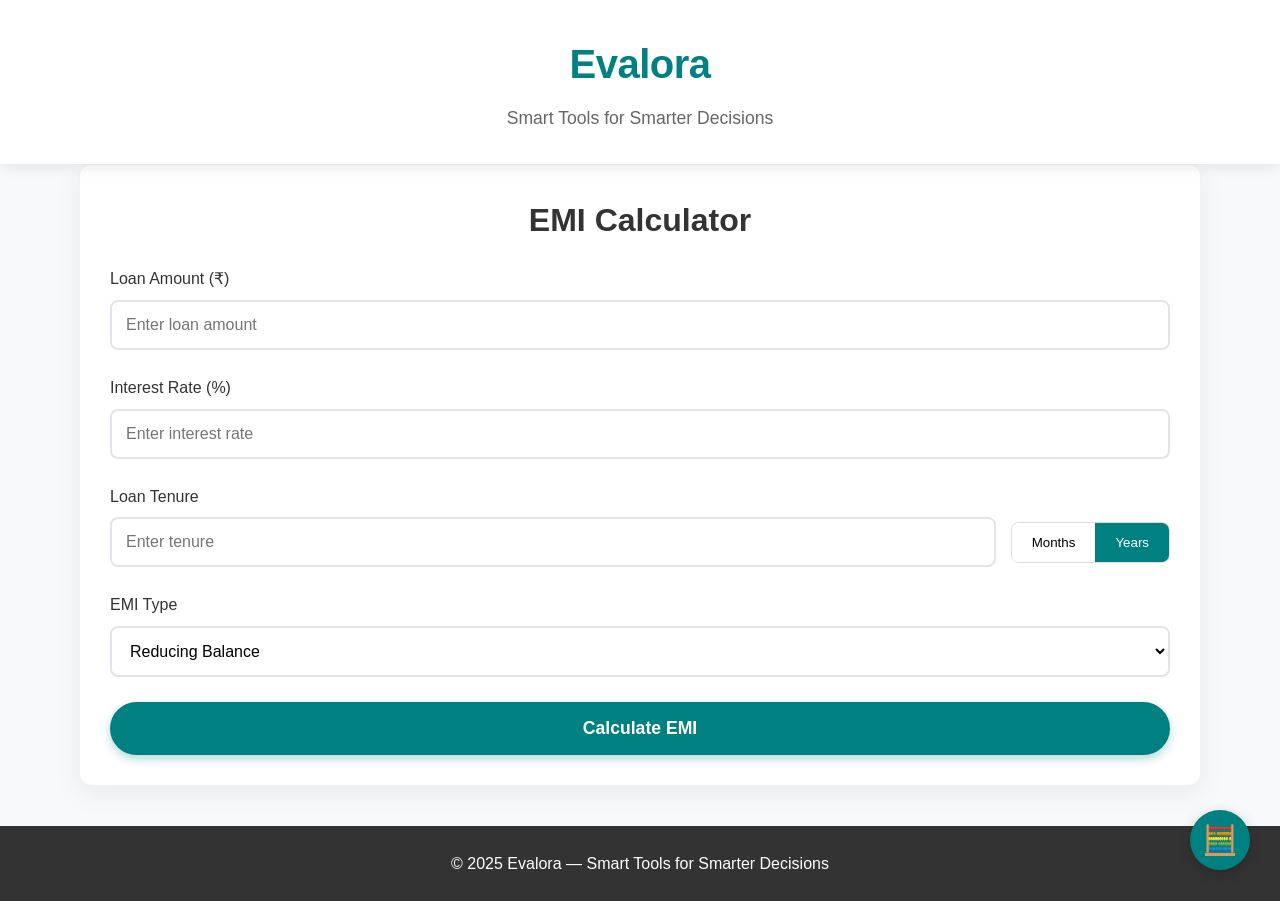
==== index.html @ f5193684 "Add files via upload" ====
<!DOCTYPE html>
<html lang="en">
<head>
    <meta charset="UTF-8">
    <meta name="viewport" content="width=device-width, initial-scale=1.0">
    <title>Evalora EMI Calculator</title>
    <link rel="stylesheet" href="style.css">
</head>
<body>
    <!-- Header / Brand Section -->
    <header>
        <div class="container">
            <div class="logo">Evalora</div>
            <div class="tagline">Smart Tools for Smarter Decisions</div>
        </div>
    </header>

    <!-- Main EMI Calculator Section -->
    <main class="container">
        <section class="calculator-section">
            <div class="card">
                <h1>EMI Calculator</h1>
                <form id="emiForm">
                    <div class="input-group">
                        <label for="loanAmount">Loan Amount (₹)</label>
                        <input type="number" id="loanAmount" min="1000" step="1000" placeholder="Enter loan amount" required>
                    </div>

                    <div class="input-group">
                        <label for="interestRate">Interest Rate (%)</label>
                        <input type="number" id="interestRate" min="0.1" step="0.1" placeholder="Enter interest rate" required>
                    </div>

                    <div class="input-group">
                        <label for="loanTenure">Loan Tenure</label>
                        <div class="tenure-input">
                            <input type="number" id="loanTenure" min="1" placeholder="Enter tenure" required>
                            <div class="toggle-group">
                                <button type="button" id="monthsToggle" class="toggle-btn">Months</button>
                                <button type="button" id="yearsToggle" class="toggle-btn active">Years</button>
                            </div>
                        </div>
                    </div>

                    <div class="input-group">
                        <label for="emiType">EMI Type</label>
                        <select id="emiType" required>
                            <option value="reducing">Reducing Balance</option>
                            <option value="flat">Flat Interest</option>
                            <option value="zero">Zero Interest (No-Cost EMI)</option>
                            <option value="stepup">Step-Up EMI</option>
                            <option value="stepdown">Step-Down EMI</option>
                            <option value="balloon">Balloon EMI</option>
                        </select>
                    </div>

                    <button type="submit" class="btn-primary calculate-btn">Calculate EMI</button>
                </form>
            </div>

            <!-- Results Section -->
            <div id="emiResults" class="results-section">
                <div class="card result-card">
                    <h2>Loan Summary</h2>
                    <div class="result-grid">
                        <div class="result-item">
                            <p class="result-label">Monthly EMI</p>
                            <p class="result-value" id="monthlyEMI">₹ 0</p>
                        </div>
                        <div class="result-item">
                            <p class="result-label">Total Interest Payable</p>
                            <p class="result-value" id="totalInterest">₹ 0</p>
                        </div>
                        <div class="result-item">
                            <p class="result-label">Total Payment</p>
                            <p class="result-value" id="totalPayment">₹ 0</p>
                        </div>
                    </div>
                    
                    <!-- Graph Section -->
                    <div class="graph-container">
                        <h3>Principal vs Interest</h3>
                        <div class="chart-container">
                            <canvas id="pieChart" width="200" height="200"></canvas>
                        </div>
                    </div>
                </div>
            </div>
        </section>
    </main>

    <!-- Calculator Widget -->
    <div class="calculator-widget">
        <div class="calculator-icon" id="calculatorIcon">
            <span>🧮</span>
        </div>
        <div class="calculator-overlay" id="calculatorOverlay">
            <div class="calculator-popup">
                <div class="calculator-header">
                    <h3>Calculator</h3>
                    <button class="close-btn" id="closeCalculator">&times;</button>
                </div>
                <div class="calculator-display">
                    <input type="text" id="calcDisplay" readonly>
                </div>
                <div class="calculator-buttons">
                    <button class="calc-btn" data-value="AC">AC</button>
                    <button class="calc-btn" data-value="DEL">DEL</button>
                    <button class="calc-btn" data-value="%">%</button>
                    <button class="calc-btn operator" data-value="/">÷</button>
                    
                    <button class="calc-btn" data-value="√">√</button>
                    <button class="calc-btn" data-value="7">7</button>
                    <button class="calc-btn" data-value="8">8</button>
                    <button class="calc-btn operator" data-value="*">×</button>
                    
                    <button class="calc-btn" data-value="(">(</button>
                    <button class="calc-btn" data-value="4">4</button>
                    <button class="calc-btn" data-value="5">5</button>
                    <button class="calc-btn operator" data-value="-">−</button>
                    
                    <button class="calc-btn" data-value=")">)</button>
                    <button class="calc-btn" data-value="1">1</button>
                    <button class="calc-btn" data-value="2">2</button>
                    <button class="calc-btn operator" data-value="+">+</button>
                    
                    <button class="calc-btn" data-value="0">0</button>
                    <button class="calc-btn" data-value=".">.</button>
                    <button class="calc-btn equals" data-value="=">=</button>
                </div>
            </div>
        </div>
    </div>

    <!-- Footer -->
    <footer>
        <div class="container">
            <p>© 2025 Evalora — Smart Tools for Smarter Decisions</p>
        </div>
    </footer>

    <script src="script.js"></script>
</body>
</html>
---- style.css ----
/* Base Styles */
:root {
    --primary-color: #008080; /* Teal */
    --primary-light: #00a0a0;
    --primary-dark: #006060;
    --text-color: #333333;
    --light-bg: #f8f9fa;
    --white: #ffffff;
    --shadow: 0 4px 12px rgba(0, 0, 0, 0.08);
    --transition: all 0.3s ease;
    --border-radius: 12px;
}

* {
    margin: 0;
    padding: 0;
    box-sizing: border-box;
}

body {
    font-family: 'Segoe UI', Tahoma, Geneva, Verdana, sans-serif;
    background-color: var(--light-bg);
    color: var(--text-color);
    line-height: 1.6;
}

.container {
    width: 90%;
    max-width: 1200px;
    margin: 0 auto;
    padding: 0 15px;
}

/* Header Styles */
header {
    background: var(--white);
    padding: 2rem 0;
    text-align: center;
    box-shadow: var(--shadow);
    position: sticky;
    top: 0;
    z-index: 100;
}

.logo {
    font-size: 2.5rem;
    font-weight: 700;
    color: var(--primary-color);
    letter-spacing: -0.5px;
    margin-bottom: 0.5rem;
}

.tagline {
    font-size: 1.1rem;
    color: #666;
    font-weight: 400;
}

/* Card Styles - Neumorphism/Glassmorphism */
.card {
    background: var(--white);
    border-radius: var(--border-radius);
    padding: 30px;
    margin-bottom: 30px;
    transition: var(--transition);
    border: 1px solid rgba(0, 0, 0, 0.05);
    box-shadow: 0 8px 30px rgba(0, 0, 0, 0.06);
}

.card:hover {
    transform: translateY(-5px);
    box-shadow: 0 12px 40px rgba(0, 0, 0, 0.1);
}

.card h1, .card h2, .card h3 {
    margin-bottom: 20px;
    color: var(--text-color);
    font-weight: 600;
}

.card h1 {
    font-size: 2rem;
    text-align: center;
}

.card h2 {
    font-size: 1.6rem;
    border-bottom: 2px solid var(--light-bg);
    padding-bottom: 10px;
}

.card h3 {
    font-size: 1.3rem;
    text-align: center;
}

/* Form Styles */
.input-group {
    margin-bottom: 25px;
}

.input-group label {
    display: block;
    margin-bottom: 8px;
    font-weight: 500;
    color: var(--text-color);
}

.input-group input, .input-group select {
    width: 100%;
    padding: 14px;
    border: 2px solid #e1e5eb;
    border-radius: 8px;
    font-size: 1rem;
    transition: var(--transition);
    background: var(--white);
}

.input-group input:focus, .input-group select:focus {
    border-color: var(--primary-color);
    outline: none;
    box-shadow: 0 0 0 3px rgba(0, 128, 128, 0.2);
}

/* Tenure Input */
.tenure-input {
    display: flex;
    gap: 15px;
    align-items: center;
}

.tenure-input input {
    flex: 1;
}

.toggle-group {
    display: flex;
    border-radius: 8px;
    overflow: hidden;
    border: 1px solid #ddd;
}

.toggle-btn {
    padding: 12px 20px;
    background: var(--white);
    border: none;
    cursor: pointer;
    font-weight: 500;
    transition: var(--transition);
}

.toggle-btn.active {
    background: var(--primary-color);
    color: white;
}

/* Button Styles */
.btn-primary {
    background: var(--primary-color);
    color: white;
    border: none;
    padding: 16px 25px;
    border-radius: 50px;
    font-size: 1.1rem;
    font-weight: 600;
    cursor: pointer;
    transition: var(--transition);
    box-shadow: 0 4px 10px rgba(0, 128, 128, 0.3);
    width: 100%;
}

.btn-primary:hover {
    background: var(--primary-dark);
    transform: translateY(-3px);
    box-shadow: 0 6px 15px rgba(0, 128, 128, 0.4);
}

.btn-primary:active {
    transform: translateY(0);
}

/* Results Section */
.results-section {
    display: none;
    animation: fadeIn 0.5s ease;
}

@keyframes fadeIn {
    from { opacity: 0; transform: translateY(20px); }
    to { opacity: 1; transform: translateY(0); }
}

.result-card {
    margin-bottom: 30px;
}

.result-grid {
    display: grid;
    grid-template-columns: repeat(auto-fit, minmax(200px, 1fr));
    gap: 20px;
    margin-top: 20px;
}

.result-item {
    text-align: center;
    padding: 25px;
    background: var(--light-bg);
    border-radius: 10px;
    transition: var(--transition);
    box-shadow: inset 0 0 10px rgba(0, 0, 0, 0.03);
}

.result-item:hover {
    background: #e9ecef;
    transform: translateY(-3px);
}

.result-label {
    font-size: 0.95rem;
    color: #666;
    margin-bottom: 8px;
}

.result-value {
    font-size: 1.6rem;
    font-weight: 700;
    color: var(--primary-color);
    margin: 0;
}

/* Graph Styles */
.graph-container {
    margin-top: 30px;
    padding: 20px;
    background: var(--light-bg);
    border-radius: 10px;
}

.chart-container {
    display: flex;
    justify-content: center;
    align-items: center;
    margin-top: 20px;
}

/* Calculator Widget */
.calculator-widget {
    position: fixed;
    bottom: 30px;
    right: 30px;
    z-index: 1000;
}

.calculator-icon {
    width: 60px;
    height: 60px;
    background: var(--primary-color);
    border-radius: 50%;
    display: flex;
    justify-content: center;
    align-items: center;
    cursor: pointer;
    box-shadow: 0 4px 15px rgba(0, 0, 0, 0.2);
    transition: var(--transition);
    font-size: 1.8rem;
    color: white;
}

.calculator-icon:hover {
    transform: scale(1.1);
    box-shadow: 0 6px 20px rgba(0, 0, 0, 0.25);
}

.calculator-overlay {
    display: none;
    position: fixed;
    top: 0;
    left: 0;
    width: 100%;
    height: 100%;
    background: rgba(0, 0, 0, 0.5);
    backdrop-filter: blur(5px);
    z-index: 1001;
    animation: fadeIn 0.3s ease;
}

.calculator-overlay.active {
    display: block;
}

.calculator-popup {
    position: absolute;
    top: 50%;
    left: 50%;
    transform: translate(-50%, -50%);
    width: 90%;
    max-width: 350px;
    background: var(--white);
    border-radius: var(--border-radius);
    box-shadow: 0 20px 50px rgba(0, 0, 0, 0.3);
    overflow: hidden;
    animation: slideUp 0.4s ease;
}

@keyframes slideUp {
    from { opacity: 0; transform: translate(-50%, -40%); }
    to { opacity: 1; transform: translate(-50%, -50%); }
}

.calculator-header {
    display: flex;
    justify-content: space-between;
    align-items: center;
    padding: 15px 20px;
    background: var(--primary-color);
    color: white;
}

.close-btn {
    background: none;
    border: none;
    color: white;
    font-size: 1.8rem;
    cursor: pointer;
    padding: 0;
    width: 30px;
    height: 30px;
    display: flex;
    justify-content: center;
    align-items: center;
}

.close-btn:hover {
    transform: scale(1.1);
}

.calculator-display {
    padding: 20px;
}

#calcDisplay {
    width: 100%;
    padding: 15px;
    font-size: 1.8rem;
    text-align: right;
    border: 2px solid #e1e5eb;
    border-radius: 8px;
    background: var(--light-bg);
    outline: none;
}

.calculator-buttons {
    display: grid;
    grid-template-columns: repeat(4, 1fr);
    gap: 10px;
    padding: 20px;
}

.calc-btn {
    padding: 18px;
    font-size: 1.2rem;
    border: none;
    border-radius: 8px;
    background: var(--white);
    color: var(--text-color);
    cursor: pointer;
    transition: var(--transition);
    font-weight: 500;
    box-shadow: 0 2px 5px rgba(0, 0, 0, 0.05);
}

.calc-btn:hover {
    background: #f0f0f0;
    transform: translateY(-2px);
}

.calc-btn:active {
    transform: translateY(0);
    background: #e0e0e0;
}

.calc-btn.operator {
    background: var(--light-bg);
    color: var(--primary-color);
    font-weight: 600;
}

.calc-btn.equals {
    background: var(--primary-color);
    color: white;
    grid-column: span 2;
}

/* Footer */
footer {
    background: var(--text-color);
    color: white;
    text-align: center;
    padding: 25px 0;
    margin-top: 40px;
}

footer p {
    transition: var(--transition);
}

footer p:hover {
    color: var(--primary-light);
    text-shadow: 0 0 8px rgba(0, 128, 128, 0.5);
}

/* Responsive Design */
@media (max-width: 768px) {
    .container {
        width: 95%;
    }
    
    .logo {
        font-size: 2rem;
    }
    
    .card {
        padding: 20px;
    }
    
    .result-grid {
        grid-template-columns: 1fr;
    }
    
    .tenure-input {
        flex-direction: column;
        align-items: flex-start;
        gap: 10px;
    }
    
    .calculator-buttons {
        gap: 8px;
    }
    
    .calc-btn {
        padding: 15px;
        font-size: 1.1rem;
    }
    
    .calculator-popup {
        max-width: 300px;
    }
}

@media (max-width: 480px) {
    .logo {
        font-size: 1.8rem;
    }
    
    .tagline {
        font-size: 1rem;
    }
    
    .card {
        padding: 15px;
    }
    
    .card h1 {
        font-size: 1.6rem;
    }
    
    .card h2 {
        font-size: 1.4rem;
    }
    
    .result-value {
        font-size: 1.4rem;
    }
    
    .calculator-display {
        padding: 15px;
    }
    
    #calcDisplay {
        padding: 12px;
        font-size: 1.5rem;
    }
    
    .calc-btn {
        padding: 12px;
        font-size: 1rem;
    }
}
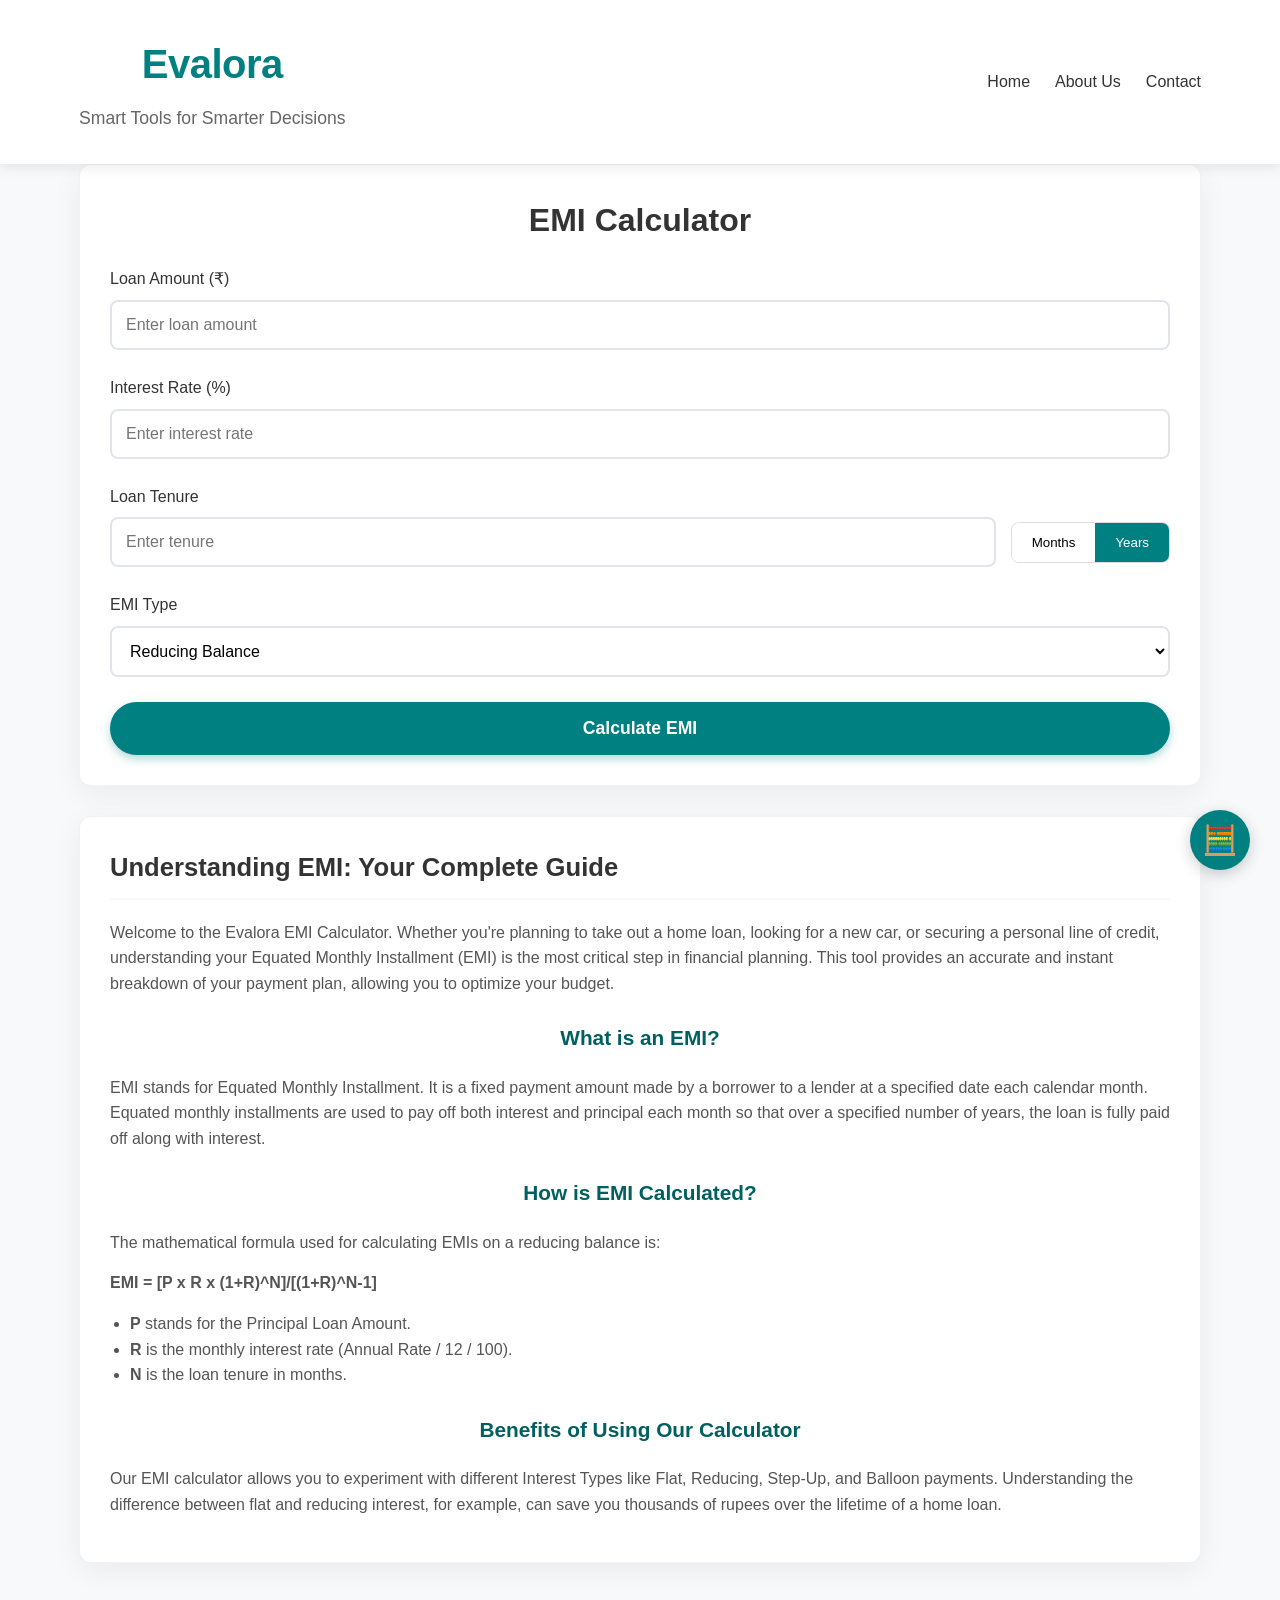
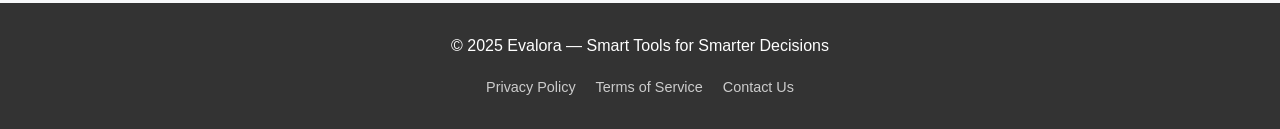
==== commit 606f876a: "Add files via upload" ====
--- a/index.html
+++ b/index.html
@@ -3,15 +3,29 @@
 <head>
     <meta charset="UTF-8">
     <meta name="viewport" content="width=device-width, initial-scale=1.0">
-    <title>Evalora EMI Calculator</title>
+    <title>Evalora EMI Calculator | Best Online Loan EMI Planner</title>
+    <meta name="description" content="Use the Evalora EMI Calculator to easily calculate your monthly Equated Monthly Installment (EMI) for home loans, car loans, and personal loans. Accurately plan your finances.">
+    <meta name="keywords" content="EMI Calculator, Loan Calculator, Home Loan EMI, Personal Loan EMI, Interest Rate, Evalora, Financial Tools">
+    <meta name="robots" content="index, follow">
+    <!-- AdSense Verification Script Placeholder (Replace data-ad-client with real ID) -->
+    <!-- <script async src="https://pagead2.googlesyndication.com/pagead/js/adsbygoogle.js?client=ca-pub-XXXXXXXXXXXXXXXX" crossorigin="anonymous"></script> -->
     <link rel="stylesheet" href="style.css">
 </head>
 <body>
     <!-- Header / Brand Section -->
     <header>
-        <div class="container">
-            <div class="logo">Evalora</div>
-            <div class="tagline">Smart Tools for Smarter Decisions</div>
+        <div class="container header-content">
+            <div>
+                <div class="logo">Evalora</div>
+                <div class="tagline">Smart Tools for Smarter Decisions</div>
+            </div>
+            <nav class="main-nav">
+                <ul>
+                    <li><a href="index.html">Home</a></li>
+                    <li><a href="about.html">About Us</a></li>
+                    <li><a href="contact.html">Contact</a></li>
+                </ul>
+            </nav>
         </div>
     </header>
 
@@ -104,24 +118,28 @@
                     <input type="text" id="calcDisplay" readonly>
                 </div>
                 <div class="calculator-buttons">
-                    <button class="calc-btn" data-value="AC">AC</button>
+                    <button class="calc-btn" data-value="AC" style="grid-column: span 2;">AC</button>
                     <button class="calc-btn" data-value="DEL">DEL</button>
                     <button class="calc-btn" data-value="%">%</button>
+                    
+                    <button class="calc-btn" data-value="(">(</button>
+                    <button class="calc-btn" data-value=")">)</button>
+                    <button class="calc-btn" data-value="√">√</button>
                     <button class="calc-btn operator" data-value="/">÷</button>
                     
-                    <button class="calc-btn" data-value="√">√</button>
                     <button class="calc-btn" data-value="7">7</button>
                     <button class="calc-btn" data-value="8">8</button>
+                    <button class="calc-btn" data-value="9">9</button>
                     <button class="calc-btn operator" data-value="*">×</button>
                     
-                    <button class="calc-btn" data-value="(">(</button>
                     <button class="calc-btn" data-value="4">4</button>
                     <button class="calc-btn" data-value="5">5</button>
+                    <button class="calc-btn" data-value="6">6</button>
                     <button class="calc-btn operator" data-value="-">−</button>
                     
-                    <button class="calc-btn" data-value=")">)</button>
                     <button class="calc-btn" data-value="1">1</button>
                     <button class="calc-btn" data-value="2">2</button>
+                    <button class="calc-btn" data-value="3">3</button>
                     <button class="calc-btn operator" data-value="+">+</button>
                     
                     <button class="calc-btn" data-value="0">0</button>
@@ -132,10 +150,43 @@
         </div>
     </div>
 
+    <!-- SEO & Info Section (Crucial for AdSense Approval) -->
+    <article class="container seo-content">
+        <div class="card">
+            <h2>Understanding EMI: Your Complete Guide</h2>
+            <p>Welcome to the Evalora EMI Calculator. Whether you're planning to take out a home loan, looking for a new car, or securing a personal line of credit, understanding your Equated Monthly Installment (EMI) is the most critical step in financial planning. This tool provides an accurate and instant breakdown of your payment plan, allowing you to optimize your budget.</p>
+            
+            <!-- AdSense Ad Placeholder (In-article) -->
+            <div class="ad-placeholder" style="text-align: center; margin: 20px 0;">
+                <!-- <ins class="adsbygoogle" style="display:block" data-ad-client="ca-pub-XXXXXXXXXXXXXXXX" data-ad-slot="XXXXXXXXXX" data-ad-format="auto" data-full-width-responsive="true"></ins><script>(adsbygoogle = window.adsbygoogle || []).push({});</script> -->
+            </div>
+
+            <h3>What is an EMI?</h3>
+            <p>EMI stands for Equated Monthly Installment. It is a fixed payment amount made by a borrower to a lender at a specified date each calendar month. Equated monthly installments are used to pay off both interest and principal each month so that over a specified number of years, the loan is fully paid off along with interest.</p>
+            
+            <h3>How is EMI Calculated?</h3>
+            <p>The mathematical formula used for calculating EMIs on a reducing balance is:</p>
+            <p><strong>EMI = [P x R x (1+R)^N]/[(1+R)^N-1]</strong></p>
+            <ul>
+                <li><strong>P</strong> stands for the Principal Loan Amount.</li>
+                <li><strong>R</strong> is the monthly interest rate (Annual Rate / 12 / 100).</li>
+                <li><strong>N</strong> is the loan tenure in months.</li>
+            </ul>
+
+            <h3>Benefits of Using Our Calculator</h3>
+            <p>Our EMI calculator allows you to experiment with different Interest Types like Flat, Reducing, Step-Up, and Balloon payments. Understanding the difference between flat and reducing interest, for example, can save you thousands of rupees over the lifetime of a home loan.</p>
+        </div>
+    </article>
+
     <!-- Footer -->
     <footer>
-        <div class="container">
+        <div class="container footer-content">
             <p>© 2025 Evalora — Smart Tools for Smarter Decisions</p>
+            <ul class="footer-links">
+                <li><a href="privacy-policy.html">Privacy Policy</a></li>
+                <li><a href="terms.html">Terms of Service</a></li>
+                <li><a href="contact.html">Contact Us</a></li>
+            </ul>
         </div>
     </footer>
 
--- a/style.css
+++ b/style.css
@@ -396,8 +396,33 @@
     background: var(--text-color);
     color: white;
     text-align: center;
-    padding: 25px 0;
+    padding: 30px 0;
     margin-top: 40px;
+}
+
+.footer-content {
+    display: flex;
+    flex-direction: column;
+    align-items: center;
+    gap: 15px;
+}
+
+.footer-links {
+    list-style: none;
+    display: flex;
+    gap: 20px;
+}
+
+.footer-links a {
+    color: #ccc;
+    text-decoration: none;
+    font-size: 0.9rem;
+    transition: var(--transition);
+}
+
+.footer-links a:hover {
+    color: var(--primary-light);
+    text-decoration: underline;
 }
 
 footer p {
@@ -407,6 +432,48 @@
 footer p:hover {
     color: var(--primary-light);
     text-shadow: 0 0 8px rgba(0, 128, 128, 0.5);
+}
+
+/* Nav & Header Adjustments */
+.header-content {
+    display: flex;
+    justify-content: space-between;
+    align-items: center;
+    flex-wrap: wrap;
+    gap: 20px;
+}
+
+.main-nav ul {
+    list-style: none;
+    display: flex;
+    gap: 25px;
+}
+
+.main-nav a {
+    text-decoration: none;
+    color: var(--text-color);
+    font-weight: 500;
+    transition: var(--transition);
+}
+
+.main-nav a:hover {
+    color: var(--primary-color);
+}
+
+/* SEO Content Area */
+.seo-content h3 {
+    margin-top: 25px;
+    font-size: 1.3rem;
+    color: var(--primary-dark);
+}
+
+.seo-content p, .seo-content ul {
+    margin-bottom: 15px;
+    color: #555;
+}
+
+.seo-content ul {
+    padding-left: 20px;
 }
 
 /* Responsive Design */
